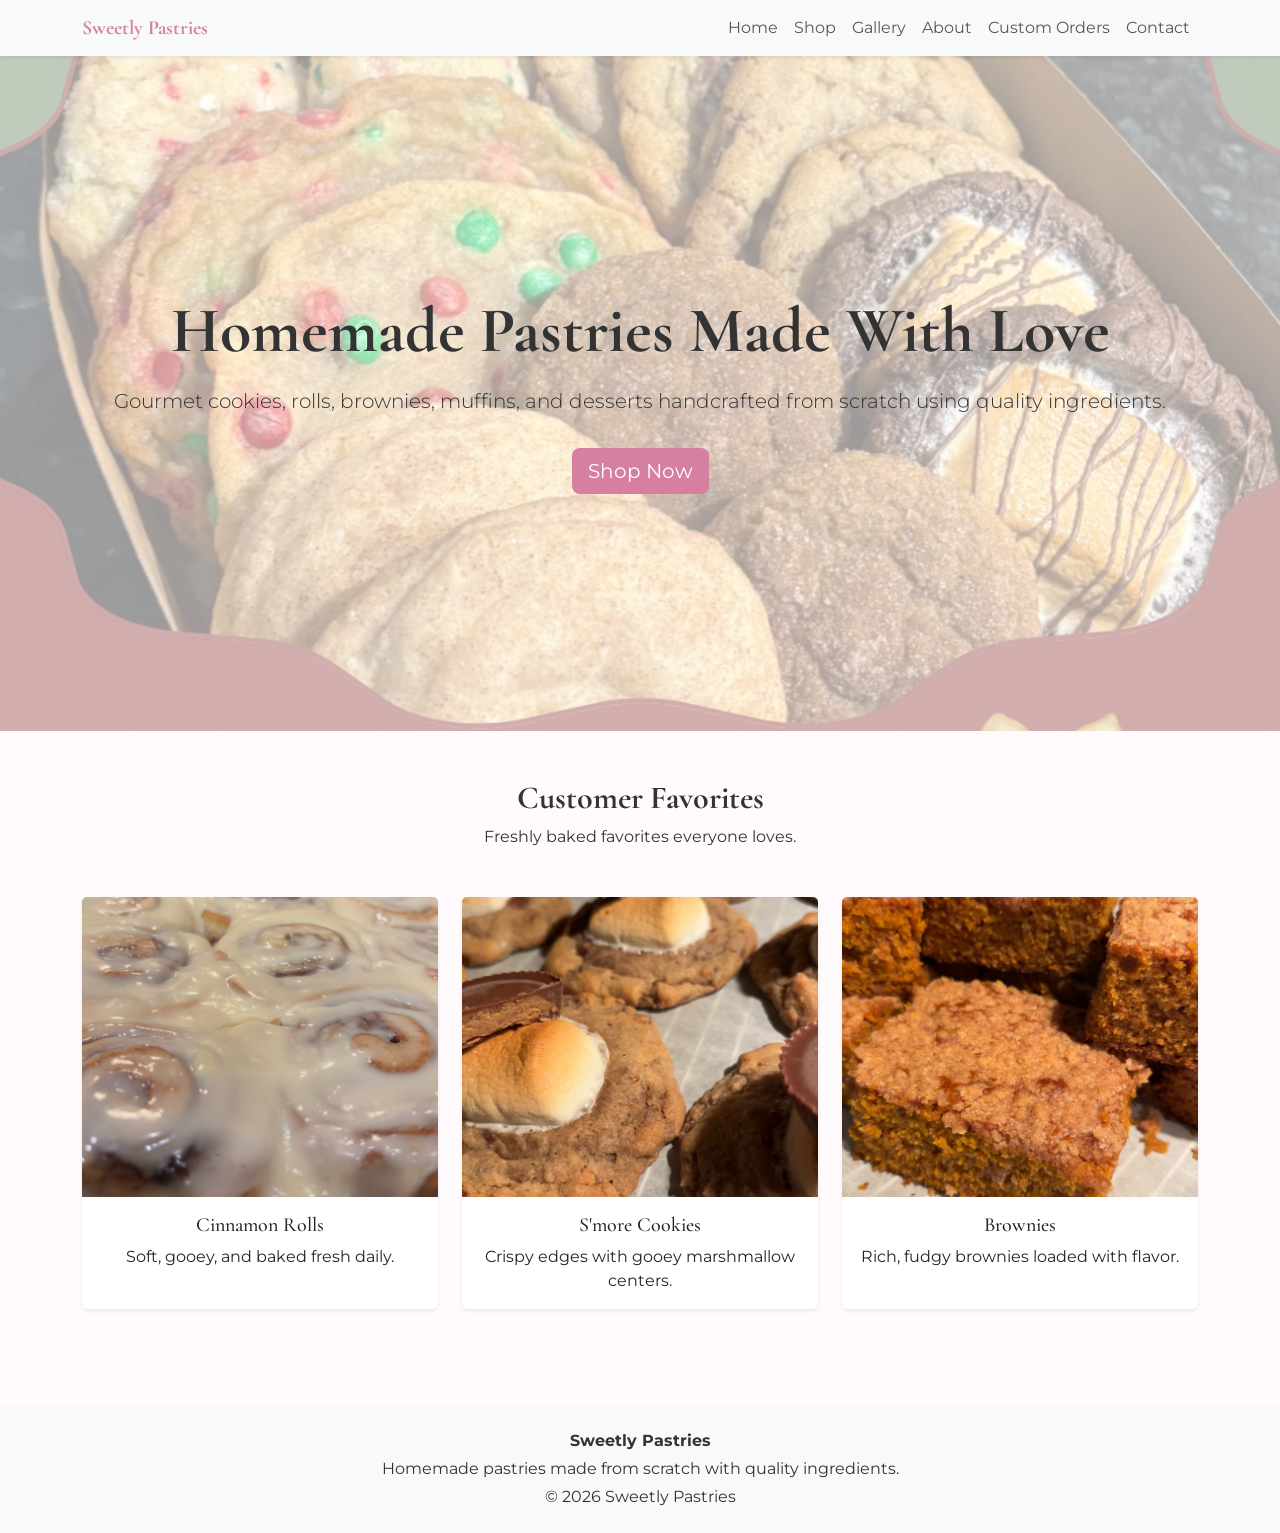
==== index.html @ ec51e0cb "Initial Sweetly Pastries website" ====
<!DOCTYPE html>
<html lang="en">
<head>
    <meta charset="UTF-8">
    <meta name="viewport" content="width=device-width, initial-scale=1.0">

    <title>Sweetly Pastries | Homemade Gourmet Pastries & Cookies</title>

    <meta name="description" content="Sweetly Pastries creates homemade gourmet pastries, cookies, brownies, muffins, and specialty desserts made from scratch with quality ingredients.">

    <link rel="preconnect" href="https://fonts.googleapis.com">
<link rel="preconnect" href="https://fonts.gstatic.com" crossorigin>

<link href="https://fonts.googleapis.com/css2?family=Cormorant+Garamond:wght@400;500;600;700&family=Montserrat:wght@300;400;500;600&display=swap" rel="stylesheet">

<!-- Bootstrap 5 -->
    <link
        href="https://cdn.jsdelivr.net/npm/bootstrap@5.3.7/dist/css/bootstrap.min.css"
        rel="stylesheet"
    >

    <!-- Custom CSS -->
    <link rel="stylesheet" href="css/styles.css">
</head>

<body>

    <!-- NAVBAR -->
    <nav class="navbar navbar-expand-lg navbar-light bg-light shadow-sm">
        <div class="container">

            <a class="navbar-brand fw-bold" href="index.html">
                Sweetly Pastries
            </a>

            <button
                class="navbar-toggler"
                type="button"
                data-bs-toggle="collapse"
                data-bs-target="#navbarNav"
            >
                <span class="navbar-toggler-icon"></span>
            </button>

            <div class="collapse navbar-collapse" id="navbarNav">

                <ul class="navbar-nav ms-auto">

                    <li class="nav-item">
                        <a class="nav-link" href="index.html">Home</a>
                    </li>

                    <li class="nav-item">
                        <a class="nav-link" href="shop.html">Shop</a>
                    </li>

                    <li class="nav-item">
                        <a class="nav-link" href="gallery.html">Gallery</a>
                    </li>

                    <li class="nav-item">
                        <a class="nav-link" href="about.html">About</a>
                    </li>

                    <li class="nav-item">
                        <a class="nav-link" href="custom-orders.html">Custom Orders</a>
                    </li>

                    <li class="nav-item">
                        <a class="nav-link" href="contact.html">Contact</a>
                    </li>

                </ul>

            </div>
        </div>
    </nav>

    <!-- HERO SECTION -->
    <header class="hero-section d-flex align-items-center">

        <div class="container text-center">

            <h1 class="display-3 fw-bold">
                Homemade Pastries Made With Love
            </h1>

            <p class="lead mt-3">
                Gourmet cookies, rolls, brownies, muffins, and desserts
                handcrafted from scratch using quality ingredients.
            </p>

            <a href="shop.html" class="btn btn-lg btn-dark mt-3">
                Shop Now
            </a>

        </div>

    </header>

    <!-- FEATURED SECTION -->
    <section class="py-5">

        <div class="container">

            <div class="text-center mb-5">

                <h2 class="fw-bold">Customer Favorites</h2>

                <p>
                    Freshly baked favorites everyone loves.
                </p>

            </div>

            <div class="row g-4">

                <div class="col-md-4">

                    <div class="card border-0 shadow-sm h-100">

                        <img
                            src="images/cinnamon-roll.jpg"
                            class="card-img-top"
                            alt="Cinnamon Rolls"
                        >

                        <div class="card-body text-center">

                            <h5 class="card-title">
                                Cinnamon Rolls
                            </h5>

                            <p class="card-text">
                                Soft, gooey, and baked fresh daily.
                            </p>

                        </div>

                    </div>

                </div>

                <div class="col-md-4">

                    <div class="card border-0 shadow-sm h-100">

                        <img
                            src="images/smore-cookie.jpg"
                            class="card-img-top"
                            alt="S'more Cookies"
                        >

                        <div class="card-body text-center">

                            <h5 class="card-title">
                                S'more Cookies
                            </h5>

                            <p class="card-text">
                                Crispy edges with gooey marshmallow centers.
                            </p>

                        </div>

                    </div>

                </div>

                <div class="col-md-4">

                    <div class="card border-0 shadow-sm h-100">

                        <img
                            src="images/brownie.jpg"
                            class="card-img-top"
                            alt="Brownies"
                        >

                        <div class="card-body text-center">

                            <h5 class="card-title">
                                Brownies
                            </h5>

                            <p class="card-text">
                                Rich, fudgy brownies loaded with flavor.
                            </p>

                        </div>

                    </div>

                </div>

            </div>

        </div>

    </section>

    <!-- FOOTER -->
    <footer class="bg-light py-4 mt-5">

        <div class="container text-center">

            <p class="mb-1 fw-bold">
                Sweetly Pastries
            </p>

            <p class="mb-1">
                Homemade pastries made from scratch with quality ingredients.
            </p>

            <p class="mb-0">
                © 2026 Sweetly Pastries
            </p>

        </div>

    </footer>

    <!-- Bootstrap JS -->
    <script
        src="https://cdn.jsdelivr.net/npm/bootstrap@5.3.7/dist/js/bootstrap.bundle.min.js">
    </script>

</body>
</html>
---- css/styles.css ----
body {
    font-family: 'Montserrat', sans-serif;
    background-color: #fffafc;
    color: #333;
}

h1,
h2,
h3,
h4,
h5,
.navbar-brand {
    font-family: 'Cormorant Garamond', serif;
}

.hero-section {
    min-height: 75vh;
    background: linear-gradient(
        rgba(255,255,255,0.6),
        rgba(255,255,255,0.6)
    ),
    url("../images/hero.jpg");

    background-size: cover;
    background-position: center;
}

.navbar-brand {
    color: #d67fa1 !important;
}

.btn-dark {
    background-color: #d67fa1;
    border: none;
}

.btn-dark:hover {
    background-color: #bf6d8c;
}

.card img {
    height: 300px;
    object-fit: cover;
}

.page-header {
    background-color: #fdeef4;
}

.btn-pink {
    background-color: #d67fa1;
    color: white;
    border: none;
}

.btn-pink:hover {
    background-color: #bf6d8c;
    color: white;
}

.product-card img {
    height: 230px;
    object-fit: cover;
}

.product-card {
    border-radius: 18px;
    overflow: hidden;
}

/* CUSTOM ORDERS */

.custom-order-form,
.custom-note {
    background-color: #ffffff;
}

.custom-order-form .form-control,
.custom-order-form .form-select {
    border-radius: 12px;
}
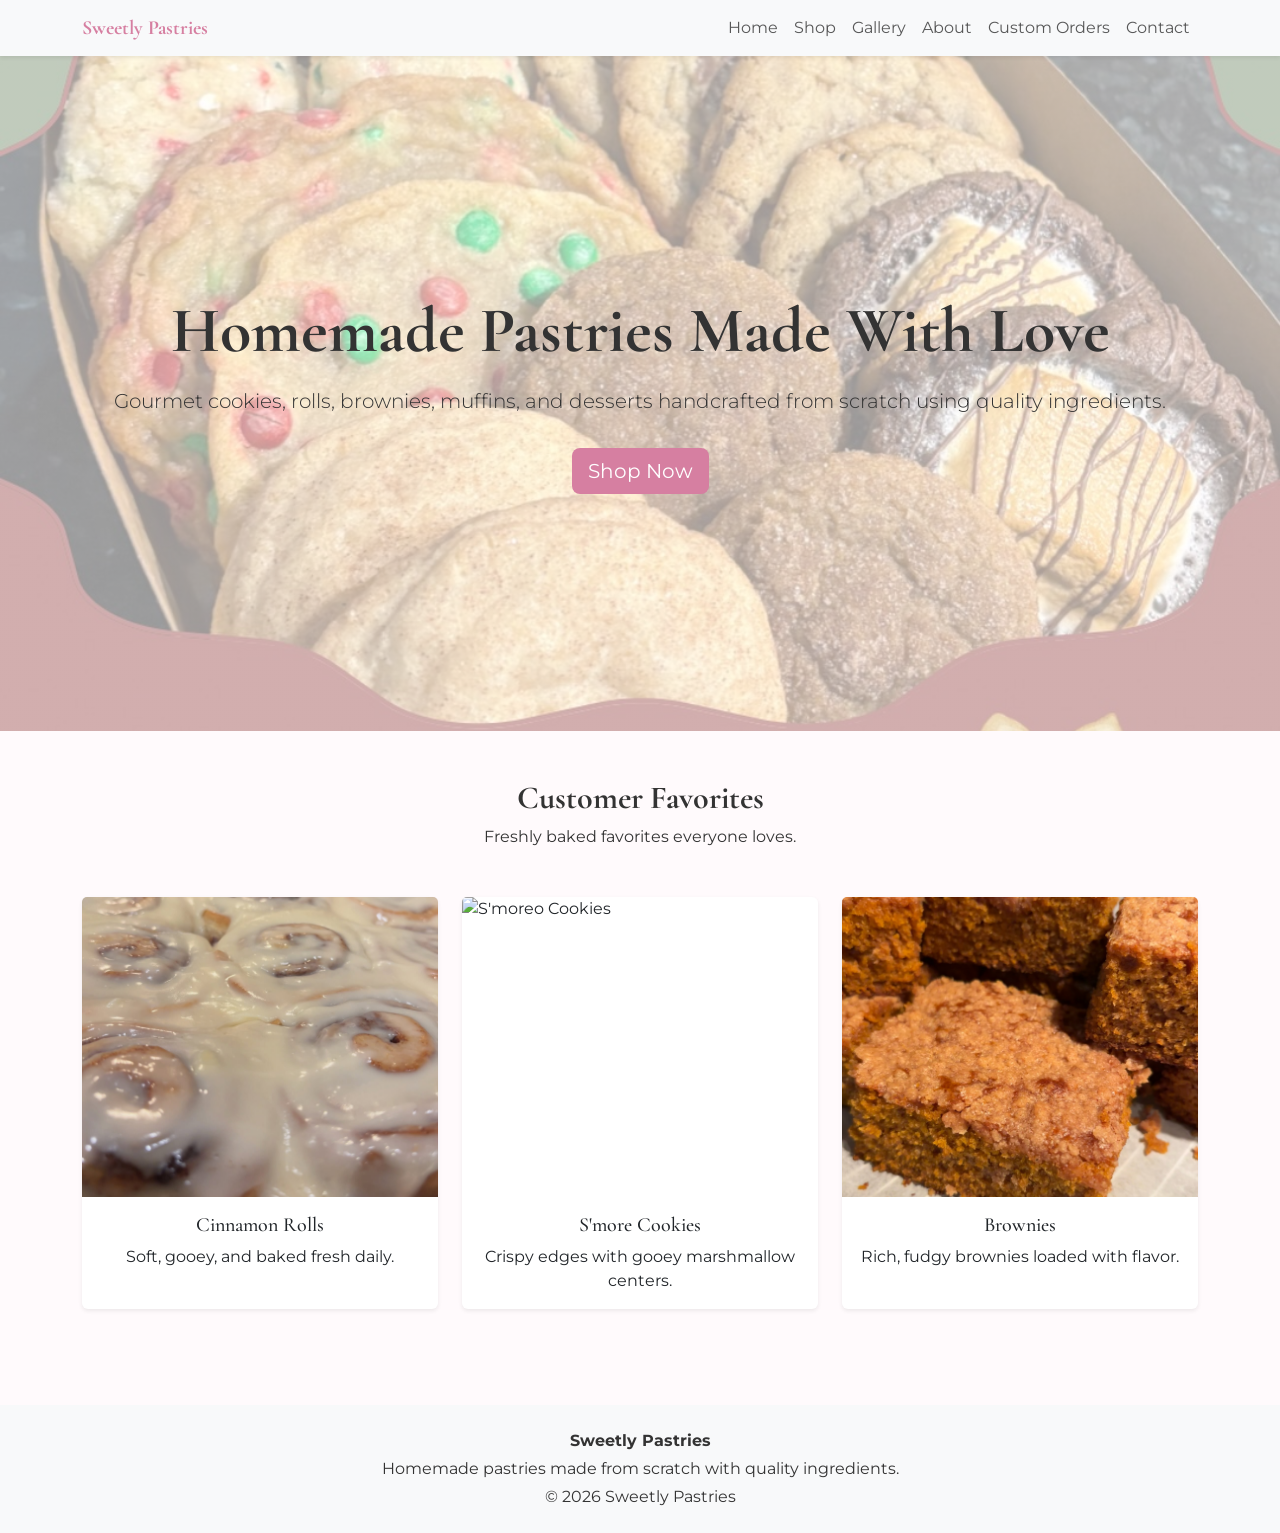
==== commit 70b54ad5: "Update index.html" ====
--- a/index.html
+++ b/index.html
@@ -146,9 +146,9 @@
                     <div class="card border-0 shadow-sm h-100">
 
                         <img
-                            src="images/smore-cookie.jpg"
+                            src="images/s'moreo.jpg"
                             class="card-img-top"
-                            alt="S'more Cookies"
+                            alt="S'moreo Cookies"
                         >
 
                         <div class="card-body text-center">
@@ -226,4 +226,4 @@
     </script>
 
 </body>
-</html>+</html>
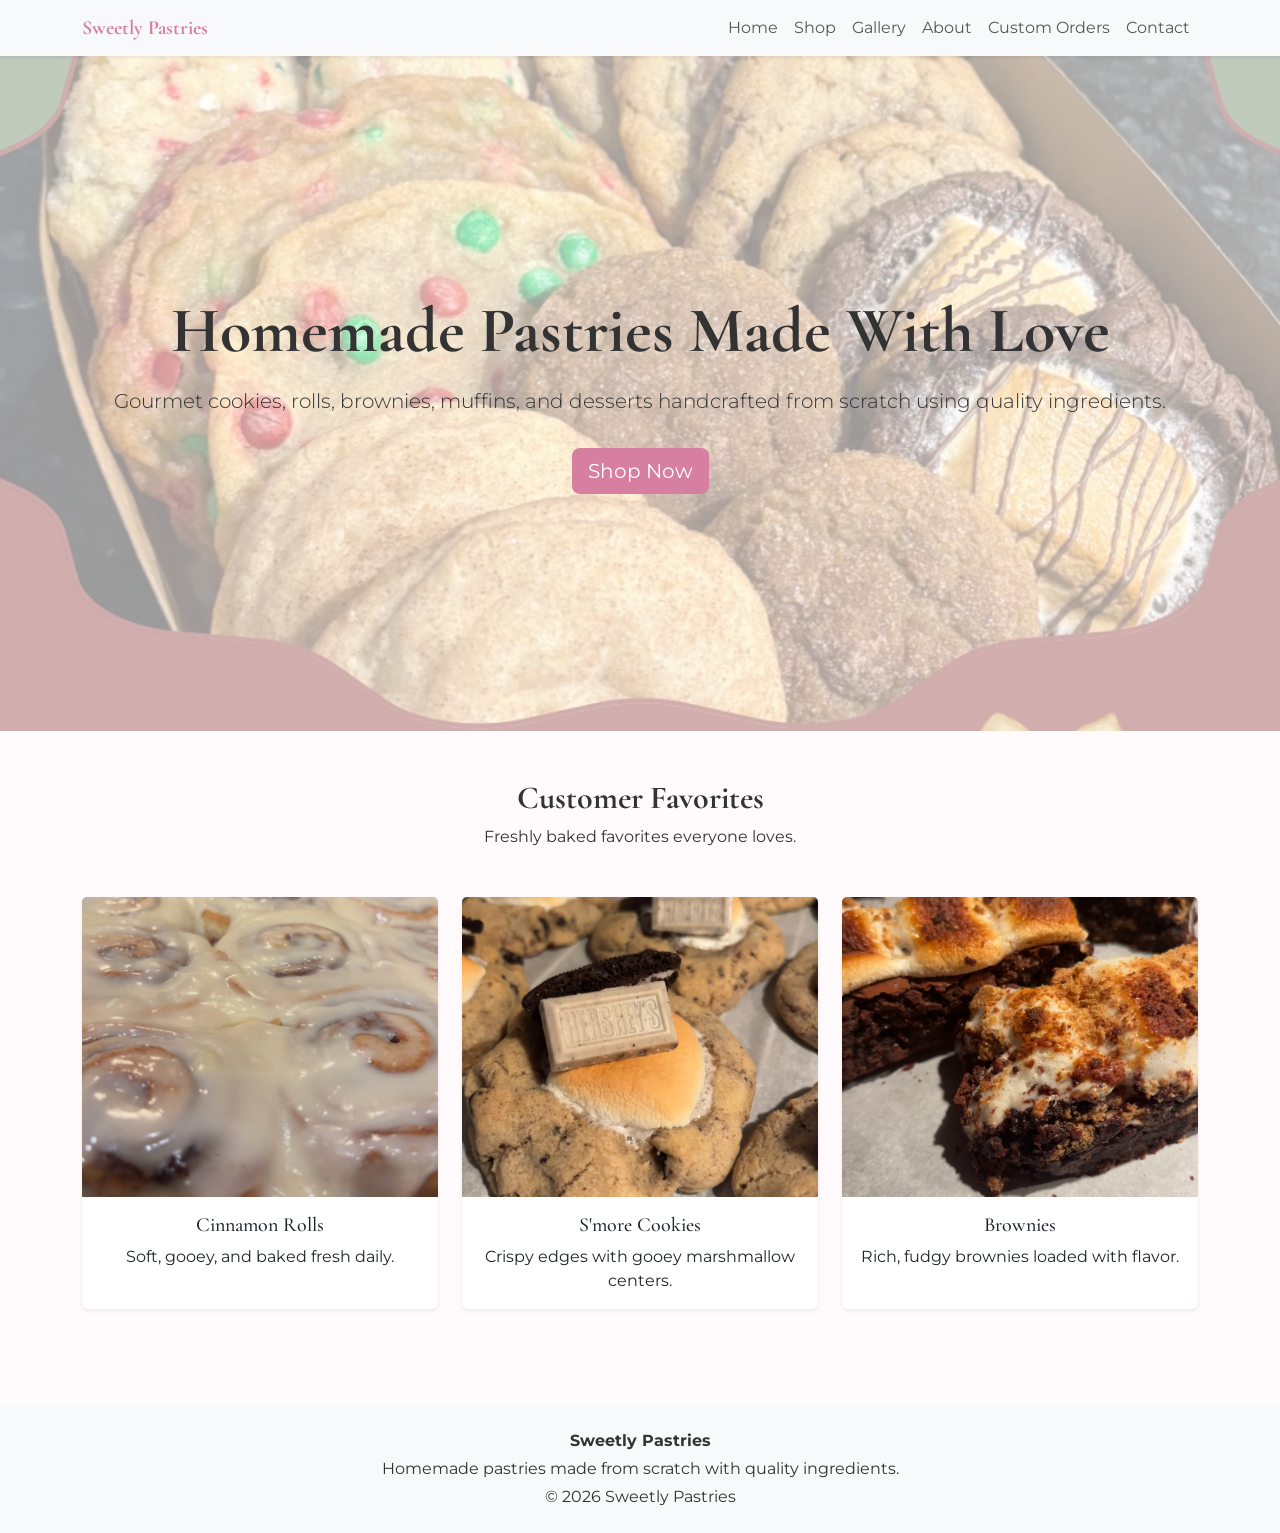
==== commit 3f57b006: "Update index.html" ====
--- a/index.html
+++ b/index.html
@@ -172,7 +172,7 @@
                     <div class="card border-0 shadow-sm h-100">
 
                         <img
-                            src="images/brownie.jpg"
+                            src="images/brownie.jpeg"
                             class="card-img-top"
                             alt="Brownies"
                         >
